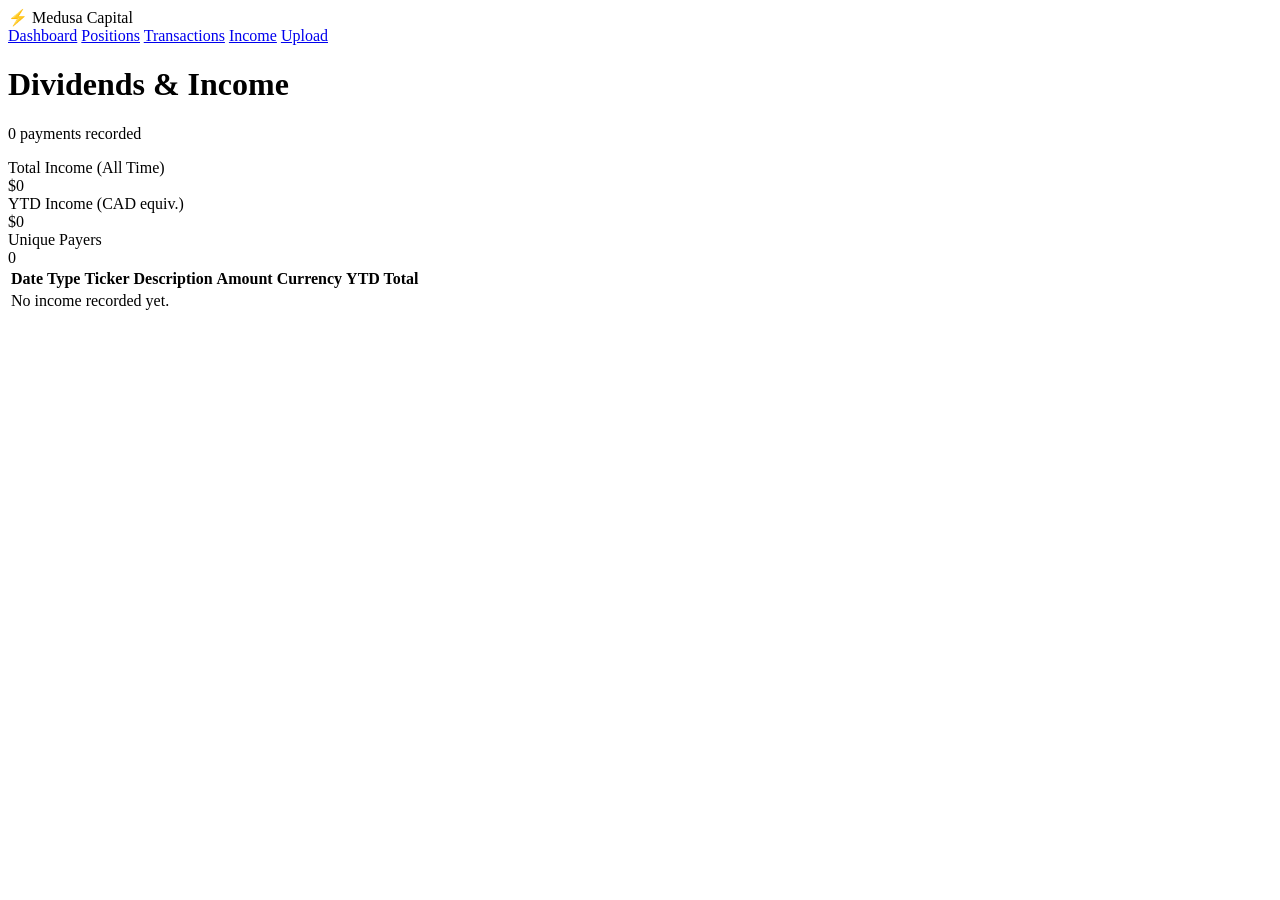
==== income.html @ ba5223de "feat: add HTML pages (dashboard, positions, transactions, income)" ====
<!DOCTYPE html>
<html lang="en">
<head>
  <meta charset="UTF-8">
  <meta name="viewport" content="width=device-width, initial-scale=1.0">
  <title>Medusa Capital — Income</title>
  <link rel="stylesheet" href="css/style.css">
</head>
<body>
  <nav class="navbar">
    <div class="nav-brand">⚡ Medusa Capital</div>
    <div class="nav-links">
      <a href="index.html">Dashboard</a>
      <a href="positions.html">Positions</a>
      <a href="transactions.html">Transactions</a>
      <a href="income.html" class="active">Income</a>
      <a href="upload.html">Upload</a>
    </div>
  </nav>
  <main class="container">
    <div class="page-header">
      <h1>Dividends &amp; Income</h1>
      <p class="subtitle" id="subtitle">Loading...</p>
    </div>
    <div class="kpi-grid" style="--kpi-cols:3">
      <div class="kpi-card"><div class="kpi-label">Total Income (All Time)</div><div class="kpi-value positive" id="kpi-total">—</div></div>
      <div class="kpi-card"><div class="kpi-label">YTD Income (CAD equiv.)</div><div class="kpi-value positive" id="kpi-ytd">—</div></div>
      <div class="kpi-card"><div class="kpi-label">Unique Payers</div><div class="kpi-value" id="kpi-payers">—</div></div>
    </div>
    <div class="card">
      <div class="table-scroll">
        <table>
          <thead><tr>
            <th>Date</th><th>Type</th><th>Ticker</th><th>Description</th>
            <th class="num">Amount</th><th>Currency</th><th class="num">YTD Total</th>
          </tr></thead>
          <tbody id="tbody"></tbody>
        </table>
      </div>
    </div>
  </main>
  <script src="js/config.js"></script>
  <script src="js/data.js"></script>
  <script src="js/charts.js"></script>
  <script>
    async function init() {
      const income = await Data.income();
      const snap = await Data.latestSnapshot();
      const rate = snap?.fx_rate || 1.36;
      document.getElementById('subtitle').textContent = income.length + ' payments recorded';
      const toCAD = i => i.currency==='CAD' ? i.amount : i.amount * rate;
      document.getElementById('kpi-total').textContent = formatCAD(income.reduce((s,i)=>s+toCAD(i),0));
      const yr = new Date().getFullYear().toString();
      document.getElementById('kpi-ytd').textContent = formatCAD(income.filter(i=>i.date?.startsWith(yr)).reduce((s,i)=>s+toCAD(i),0));
      document.getElementById('kpi-payers').textContent = new Set(income.map(i=>i.ticker).filter(Boolean)).size;
      const tbody = document.getElementById('tbody');
      if (!income.length) { tbody.innerHTML='<tr><td colspan="7" class="empty">No income recorded yet.</td></tr>'; return; }
      tbody.innerHTML = income.map(i => `
        <tr>
          <td>${formatDate(i.date)}</td>
          <td><span class="badge badge-purple">${i.type}</span></td>
          <td>${i.ticker?`<span class="ticker-badge">${i.ticker}</span>`:'—'}</td>
          <td class="desc">${i.description}</td>
          <td class="num positive">${i.currency==='CAD'?formatCAD(i.amount):formatUSD(i.amount)}</td>
          <td><span class="currency-tag ${i.currency}">${i.currency}</span></td>
          <td class="num">${i.ytd_total!=null?(i.currency==='CAD'?formatCAD(i.ytd_total):formatUSD(i.ytd_total)):'—'}</td>
        </tr>`).join('');
    }
    init();
  </script>
</body>
</html>
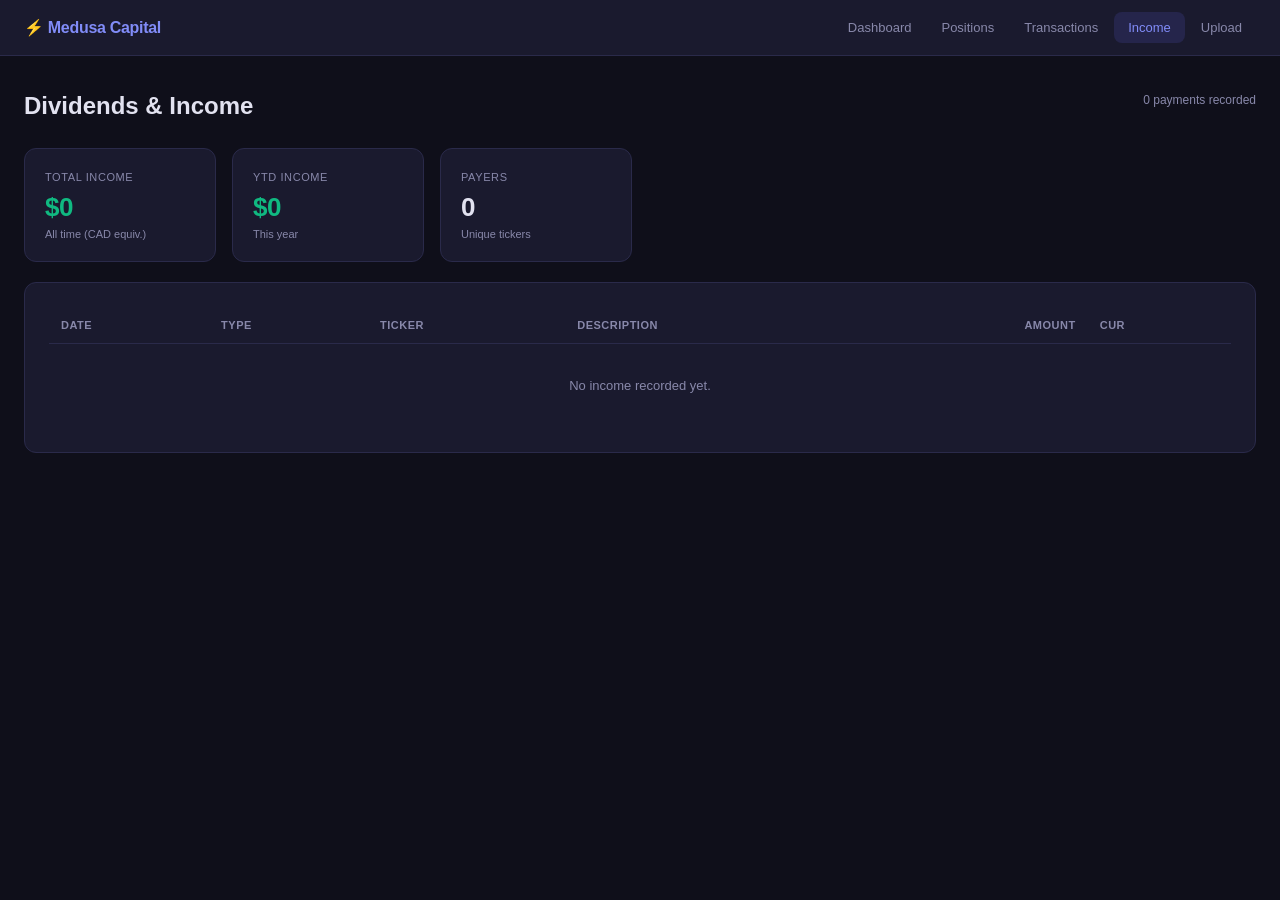
==== commit ca838b6f: "feat: mobile-responsive nav + hamburger menu on all pages" ====
--- a/income.html
+++ b/income.html
@@ -16,54 +16,68 @@
       <a href="income.html" class="active">Income</a>
       <a href="upload.html">Upload</a>
     </div>
+    <button class="nav-hamburger" id="hamburger" aria-label="Menu">
+      <span></span><span></span><span></span>
+    </button>
   </nav>
+  <div class="nav-drawer" id="nav-drawer">
+    <a href="index.html">Dashboard</a>
+    <a href="positions.html">Positions</a>
+    <a href="transactions.html">Transactions</a>
+    <a href="income.html" class="active">Income</a>
+    <a href="upload.html">Upload</a>
+  </div>
+
   <main class="container">
     <div class="page-header">
       <h1>Dividends &amp; Income</h1>
       <p class="subtitle" id="subtitle">Loading...</p>
     </div>
-    <div class="kpi-grid" style="--kpi-cols:3">
-      <div class="kpi-card"><div class="kpi-label">Total Income (All Time)</div><div class="kpi-value positive" id="kpi-total">—</div></div>
-      <div class="kpi-card"><div class="kpi-label">YTD Income (CAD equiv.)</div><div class="kpi-value positive" id="kpi-ytd">—</div></div>
-      <div class="kpi-card"><div class="kpi-label">Unique Payers</div><div class="kpi-value" id="kpi-payers">—</div></div>
+    <div class="kpi-grid">
+      <div class="kpi-card"><div class="kpi-label">Total Income</div><div class="kpi-value positive" id="kpi-total">—</div><div class="kpi-sub">All time (CAD equiv.)</div></div>
+      <div class="kpi-card"><div class="kpi-label">YTD Income</div><div class="kpi-value positive" id="kpi-ytd">—</div><div class="kpi-sub">This year</div></div>
+      <div class="kpi-card"><div class="kpi-label">Payers</div><div class="kpi-value" id="kpi-payers">—</div><div class="kpi-sub">Unique tickers</div></div>
     </div>
     <div class="card">
       <div class="table-scroll">
         <table>
           <thead><tr>
             <th>Date</th><th>Type</th><th>Ticker</th><th>Description</th>
-            <th class="num">Amount</th><th>Currency</th><th class="num">YTD Total</th>
+            <th class="num">Amount</th><th>Cur</th>
           </tr></thead>
           <tbody id="tbody"></tbody>
         </table>
       </div>
     </div>
   </main>
+
   <script src="js/config.js"></script>
   <script src="js/data.js"></script>
   <script src="js/charts.js"></script>
   <script>
+    document.getElementById('hamburger').addEventListener('click', () => {
+      document.getElementById('nav-drawer').classList.toggle('open');
+    });
     async function init() {
       const income = await Data.income();
       const snap = await Data.latestSnapshot();
       const rate = snap?.fx_rate || 1.36;
       document.getElementById('subtitle').textContent = income.length + ' payments recorded';
-      const toCAD = i => i.currency==='CAD' ? i.amount : i.amount * rate;
-      document.getElementById('kpi-total').textContent = formatCAD(income.reduce((s,i)=>s+toCAD(i),0));
+      const toCAD = i => i.currency === 'CAD' ? i.amount : i.amount * rate;
+      document.getElementById('kpi-total').textContent = formatCAD(income.reduce((s, i) => s + toCAD(i), 0));
       const yr = new Date().getFullYear().toString();
-      document.getElementById('kpi-ytd').textContent = formatCAD(income.filter(i=>i.date?.startsWith(yr)).reduce((s,i)=>s+toCAD(i),0));
-      document.getElementById('kpi-payers').textContent = new Set(income.map(i=>i.ticker).filter(Boolean)).size;
+      document.getElementById('kpi-ytd').textContent = formatCAD(income.filter(i => i.date?.startsWith(yr)).reduce((s, i) => s + toCAD(i), 0));
+      document.getElementById('kpi-payers').textContent = new Set(income.map(i => i.ticker).filter(Boolean)).size;
       const tbody = document.getElementById('tbody');
-      if (!income.length) { tbody.innerHTML='<tr><td colspan="7" class="empty">No income recorded yet.</td></tr>'; return; }
+      if (!income.length) { tbody.innerHTML = '<tr><td colspan="6" class="empty">No income recorded yet.</td></tr>'; return; }
       tbody.innerHTML = income.map(i => `
         <tr>
           <td>${formatDate(i.date)}</td>
           <td><span class="badge badge-purple">${i.type}</span></td>
-          <td>${i.ticker?`<span class="ticker-badge">${i.ticker}</span>`:'—'}</td>
+          <td>${i.ticker ? `<span class="ticker-badge">${i.ticker}</span>` : '—'}</td>
           <td class="desc">${i.description}</td>
-          <td class="num positive">${i.currency==='CAD'?formatCAD(i.amount):formatUSD(i.amount)}</td>
+          <td class="num positive">${i.currency === 'CAD' ? formatCAD(i.amount) : formatUSD(i.amount)}</td>
           <td><span class="currency-tag ${i.currency}">${i.currency}</span></td>
-          <td class="num">${i.ytd_total!=null?(i.currency==='CAD'?formatCAD(i.ytd_total):formatUSD(i.ytd_total)):'—'}</td>
         </tr>`).join('');
     }
     init();
--- a/css/style.css
+++ b/css/style.css
@@ -0,0 +1,475 @@
+/* ============================================
+   MEDUSA CAPITAL — style.css
+   Mobile-first, fully responsive
+   ============================================ */
+
+:root {
+  --bg: #0f0f1a;
+  --bg2: #1a1a2e;
+  --bg3: #16213e;
+  --border: #2a2a4a;
+  --text: #e2e2f0;
+  --text-muted: #8888aa;
+  --accent: #6366f1;
+  --accent-light: #818cf8;
+  --green: #10b981;
+  --red: #ef4444;
+  --orange: #f59e0b;
+  --blue: #3b82f6;
+  --purple: #8b5cf6;
+  --radius: 12px;
+  --nav-h: 56px;
+}
+
+/* ===== RESET ===== */
+*, *::before, *::after { box-sizing: border-box; margin: 0; padding: 0; }
+html { -webkit-text-size-adjust: 100%; }
+body {
+  font-family: -apple-system, BlinkMacSystemFont, 'Segoe UI', Roboto, sans-serif;
+  background: var(--bg);
+  color: var(--text);
+  font-size: 14px;
+  line-height: 1.5;
+  min-height: 100vh;
+}
+a { color: var(--accent-light); text-decoration: none; }
+a:hover { text-decoration: underline; }
+img, svg { display: block; max-width: 100%; }
+
+/* ===== NAVBAR ===== */
+.navbar {
+  display: flex;
+  align-items: center;
+  justify-content: space-between;
+  padding: 0 16px;
+  height: var(--nav-h);
+  background: var(--bg2);
+  border-bottom: 1px solid var(--border);
+  position: sticky;
+  top: 0;
+  z-index: 200;
+}
+.nav-brand {
+  font-size: 15px;
+  font-weight: 700;
+  color: var(--accent-light);
+  letter-spacing: -0.3px;
+  white-space: nowrap;
+}
+
+/* Desktop nav links */
+.nav-links {
+  display: flex;
+  gap: 2px;
+}
+.nav-links a {
+  padding: 6px 12px;
+  border-radius: 8px;
+  color: var(--text-muted);
+  font-size: 13px;
+  font-weight: 500;
+  transition: all 0.15s;
+  white-space: nowrap;
+}
+.nav-links a:hover { color: var(--text); background: var(--bg3); text-decoration: none; }
+.nav-links a.active { color: var(--accent-light); background: rgba(99,102,241,0.15); }
+
+/* Hamburger button — hidden on desktop */
+.nav-hamburger {
+  display: none;
+  flex-direction: column;
+  justify-content: center;
+  gap: 5px;
+  width: 36px;
+  height: 36px;
+  padding: 6px;
+  background: none;
+  border: none;
+  cursor: pointer;
+  border-radius: 8px;
+}
+.nav-hamburger span {
+  display: block;
+  width: 20px;
+  height: 2px;
+  background: var(--text);
+  border-radius: 2px;
+  transition: all 0.2s;
+}
+
+/* Mobile nav drawer */
+.nav-drawer {
+  display: none;
+  flex-direction: column;
+  background: var(--bg2);
+  border-bottom: 1px solid var(--border);
+  padding: 8px 12px 16px;
+  position: sticky;
+  top: var(--nav-h);
+  z-index: 199;
+}
+.nav-drawer.open { display: flex; }
+.nav-drawer a {
+  padding: 12px 16px;
+  border-radius: 10px;
+  color: var(--text-muted);
+  font-size: 15px;
+  font-weight: 500;
+  transition: all 0.15s;
+  border-bottom: 1px solid rgba(255,255,255,0.04);
+}
+.nav-drawer a:last-child { border-bottom: none; }
+.nav-drawer a:hover { color: var(--text); background: var(--bg3); text-decoration: none; }
+.nav-drawer a.active { color: var(--accent-light); background: rgba(99,102,241,0.12); }
+
+/* ===== LAYOUT ===== */
+.container {
+  max-width: 1280px;
+  margin: 0 auto;
+  padding: 24px 16px;
+}
+
+.page-header {
+  display: flex;
+  align-items: flex-start;
+  justify-content: space-between;
+  margin-bottom: 24px;
+  flex-wrap: wrap;
+  gap: 12px;
+}
+.page-header h1 { font-size: 22px; font-weight: 700; }
+.subtitle { color: var(--text-muted); font-size: 12px; margin-top: 3px; }
+
+/* ===== CARDS ===== */
+.card {
+  background: var(--bg2);
+  border: 1px solid var(--border);
+  border-radius: var(--radius);
+  padding: 20px 16px;
+  margin-bottom: 16px;
+}
+.card h2 { font-size: 14px; font-weight: 600; margin-bottom: 14px; color: var(--text); }
+
+/* ===== KPI GRID ===== */
+.kpi-grid {
+  display: grid;
+  grid-template-columns: repeat(2, 1fr);
+  gap: 12px;
+  margin-bottom: 16px;
+}
+.kpi-card {
+  background: var(--bg2);
+  border: 1px solid var(--border);
+  border-radius: var(--radius);
+  padding: 16px;
+}
+.kpi-label {
+  font-size: 10px;
+  text-transform: uppercase;
+  letter-spacing: 0.6px;
+  color: var(--text-muted);
+  margin-bottom: 6px;
+}
+.kpi-value {
+  font-size: 20px;
+  font-weight: 700;
+  letter-spacing: -0.5px;
+  line-height: 1.2;
+}
+.kpi-sub { font-size: 10px; color: var(--text-muted); margin-top: 4px; line-height: 1.3; }
+
+/* ===== CHARTS ===== */
+.charts-grid {
+  display: grid;
+  grid-template-columns: 1fr;
+  gap: 16px;
+  margin-bottom: 16px;
+}
+.chart-container { position: relative; width: 100%; }
+
+/* ===== TABLES ===== */
+.table-scroll { overflow-x: auto; -webkit-overflow-scrolling: touch; }
+table { width: 100%; border-collapse: collapse; font-size: 12px; }
+th {
+  text-align: left;
+  padding: 8px 10px;
+  border-bottom: 1px solid var(--border);
+  color: var(--text-muted);
+  font-weight: 600;
+  font-size: 10px;
+  text-transform: uppercase;
+  letter-spacing: 0.5px;
+  white-space: nowrap;
+}
+td {
+  padding: 9px 10px;
+  border-bottom: 1px solid rgba(255,255,255,0.04);
+  vertical-align: middle;
+  white-space: nowrap;
+}
+tr:last-child td { border-bottom: none; }
+tr:hover td { background: rgba(255,255,255,0.02); }
+.num { text-align: right; font-variant-numeric: tabular-nums; }
+.desc { max-width: 200px; overflow: hidden; text-overflow: ellipsis; white-space: nowrap; }
+.empty { text-align: center; color: var(--text-muted); padding: 32px 16px; font-size: 13px; }
+.mini-table td { padding: 6px 8px; font-size: 12px; white-space: normal; }
+.mini-table td:first-child { color: var(--text-muted); }
+
+/* ===== BADGES & TAGS ===== */
+.badge {
+  display: inline-block;
+  padding: 2px 7px;
+  border-radius: 99px;
+  font-size: 10px;
+  font-weight: 600;
+  text-transform: uppercase;
+  letter-spacing: 0.4px;
+  white-space: nowrap;
+}
+.badge-blue { background: rgba(59,130,246,0.15); color: #93c5fd; }
+.badge-red { background: rgba(239,68,68,0.15); color: #fca5a5; }
+.badge-green { background: rgba(16,185,129,0.15); color: #6ee7b7; }
+.badge-orange { background: rgba(245,158,11,0.15); color: #fcd34d; }
+.badge-purple { background: rgba(139,92,246,0.15); color: #c4b5fd; }
+.badge-gray { background: rgba(255,255,255,0.07); color: var(--text-muted); }
+
+.ticker-badge {
+  display: inline-block;
+  padding: 2px 6px;
+  background: rgba(99,102,241,0.12);
+  color: var(--accent-light);
+  border-radius: 5px;
+  font-size: 11px;
+  font-weight: 600;
+  font-family: 'SF Mono', 'Fira Code', monospace;
+  white-space: nowrap;
+}
+.ticker-badge.CAD { background: rgba(16,185,129,0.12); color: #6ee7b7; }
+.ticker-badge.USD { background: rgba(59,130,246,0.12); color: #93c5fd; }
+
+.currency-tag {
+  display: inline-block;
+  padding: 1px 5px;
+  border-radius: 4px;
+  font-size: 10px;
+  font-weight: 600;
+  white-space: nowrap;
+}
+.currency-tag.CAD { background: rgba(16,185,129,0.12); color: #6ee7b7; }
+.currency-tag.USD { background: rgba(59,130,246,0.12); color: #93c5fd; }
+.sector-tag {
+  display: inline-block;
+  padding: 2px 7px;
+  background: rgba(255,255,255,0.05);
+  border-radius: 5px;
+  font-size: 10px;
+  color: var(--text-muted);
+  white-space: nowrap;
+}
+
+/* ===== COLORS ===== */
+.positive { color: var(--green); }
+.negative { color: var(--red); }
+
+/* ===== BUTTONS ===== */
+.btn {
+  display: inline-flex;
+  align-items: center;
+  justify-content: center;
+  gap: 6px;
+  padding: 9px 16px;
+  border-radius: 8px;
+  font-size: 13px;
+  font-weight: 600;
+  cursor: pointer;
+  border: none;
+  transition: all 0.15s;
+  white-space: nowrap;
+  -webkit-tap-highlight-color: transparent;
+}
+.btn-primary { background: var(--accent); color: #fff; }
+.btn-primary:hover { background: var(--accent-light); }
+.btn-secondary { background: var(--bg3); color: var(--text); border: 1px solid var(--border); }
+.btn-secondary:hover { border-color: var(--accent); }
+.btn-sm { padding: 6px 12px; font-size: 12px; }
+.btn:disabled { opacity: 0.5; cursor: not-allowed; }
+
+/* ===== FILTER BAR ===== */
+.filter-bar { display: flex; gap: 8px; flex-wrap: wrap; }
+select {
+  background: var(--bg3);
+  border: 1px solid var(--border);
+  color: var(--text);
+  padding: 8px 12px;
+  border-radius: 8px;
+  font-size: 13px;
+  cursor: pointer;
+  -webkit-appearance: none;
+  appearance: none;
+  background-image: url("data:image/svg+xml,%3Csvg xmlns='http://www.w3.org/2000/svg' width='12' height='8' viewBox='0 0 12 8'%3E%3Cpath d='M1 1l5 5 5-5' stroke='%238888aa' stroke-width='1.5' fill='none' stroke-linecap='round'/%3E%3C/svg%3E");
+  background-repeat: no-repeat;
+  background-position: right 10px center;
+  padding-right: 30px;
+}
+select:focus { outline: none; border-color: var(--accent); }
+
+/* ===== UPLOAD PAGE ===== */
+.keys-grid { display: grid; grid-template-columns: 1fr; gap: 16px; }
+.field-group { display: flex; flex-direction: column; gap: 6px; }
+.field-group label {
+  font-size: 11px;
+  font-weight: 600;
+  color: var(--text-muted);
+  text-transform: uppercase;
+  letter-spacing: 0.5px;
+}
+.input-row { display: flex; gap: 8px; }
+.input-row input {
+  flex: 1;
+  background: var(--bg3);
+  border: 1px solid var(--border);
+  color: var(--text);
+  padding: 10px 12px;
+  border-radius: 8px;
+  font-size: 13px;
+  font-family: 'SF Mono', monospace;
+  min-width: 0;
+  -webkit-appearance: none;
+}
+.input-row input:focus { outline: none; border-color: var(--accent); }
+.field-hint { font-size: 11px; color: var(--text-muted); }
+.keys-status {
+  display: flex;
+  flex-wrap: wrap;
+  gap: 12px;
+  margin-top: 12px;
+  padding-top: 12px;
+  border-top: 1px solid var(--border);
+}
+.keys-status span { font-size: 12px; }
+.keys-status .ok { color: var(--green); }
+.keys-status .missing { color: var(--red); }
+
+.drop-zone {
+  border: 2px dashed var(--border);
+  border-radius: var(--radius);
+  padding: 40px 20px;
+  text-align: center;
+  cursor: pointer;
+  transition: all 0.2s;
+}
+.drop-zone:hover, .drop-zone.drag-over {
+  border-color: var(--accent);
+  background: rgba(99,102,241,0.05);
+}
+.drop-icon { font-size: 40px; margin-bottom: 10px; }
+.drop-sub { color: var(--text-muted); margin: 8px 0; font-size: 13px; }
+.drop-hint { font-size: 11px; color: var(--text-muted); margin-top: 10px; }
+
+.step {
+  padding: 10px 14px;
+  margin: 4px 0;
+  border-radius: 8px;
+  font-size: 13px;
+  background: var(--bg3);
+  border: 1px solid var(--border);
+  word-break: break-word;
+}
+.step-ok { border-color: rgba(16,185,129,0.3); color: var(--green); }
+.step-error { border-color: rgba(239,68,68,0.3); color: var(--red); }
+.step-active { border-color: rgba(99,102,241,0.3); color: var(--accent-light); }
+
+.preview-grid { display: grid; grid-template-columns: 1fr; gap: 16px; margin-bottom: 16px; }
+.preview-section h3 {
+  font-size: 11px;
+  font-weight: 600;
+  color: var(--text-muted);
+  margin-bottom: 8px;
+  text-transform: uppercase;
+  letter-spacing: 0.5px;
+}
+.preview-actions {
+  display: flex;
+  flex-wrap: wrap;
+  gap: 10px;
+  margin-top: 16px;
+  padding-top: 16px;
+  border-top: 1px solid var(--border);
+}
+details summary { cursor: pointer; color: var(--text-muted); font-size: 12px; padding: 8px 0; }
+pre {
+  background: var(--bg);
+  padding: 14px;
+  border-radius: 8px;
+  font-size: 10px;
+  overflow-x: auto;
+  max-height: 300px;
+  color: var(--text-muted);
+  margin-top: 8px;
+  -webkit-overflow-scrolling: touch;
+}
+
+/* ===== RESPONSIVE BREAKPOINTS ===== */
+
+/* Small mobile (< 400px) */
+@media (max-width: 399px) {
+  .kpi-value { font-size: 17px; }
+  .page-header h1 { font-size: 18px; }
+  td, th { padding: 7px 8px; }
+}
+
+/* Mobile (< 640px) */
+@media (max-width: 639px) {
+  .navbar { padding: 0 12px; }
+  .nav-links { display: none; }
+  .nav-hamburger { display: flex; }
+  .container { padding: 16px 12px; }
+  .card { padding: 16px 12px; }
+  .page-header { margin-bottom: 16px; }
+  .page-header .btn { font-size: 12px; padding: 8px 12px; }
+  .kpi-grid { grid-template-columns: repeat(2, 1fr); gap: 10px; }
+  .filter-bar { gap: 6px; }
+  .filter-bar select { font-size: 12px; padding: 7px 28px 7px 10px; }
+  .preview-actions .btn { flex: 1; }
+}
+
+/* Tablet (640px – 1023px) */
+@media (min-width: 640px) and (max-width: 1023px) {
+  .nav-links { display: flex; }
+  .nav-hamburger { display: none; }
+  .kpi-grid { grid-template-columns: repeat(3, 1fr); gap: 12px; }
+  .charts-grid { grid-template-columns: 1fr 1fr; gap: 16px; }
+  .keys-grid { grid-template-columns: 1fr 1fr; }
+  .preview-grid { grid-template-columns: 1fr 1fr; }
+  .container { padding: 24px 20px; }
+}
+
+/* Desktop (>= 1024px) */
+@media (min-width: 1024px) {
+  .nav-links { display: flex; }
+  .nav-hamburger { display: none; }
+  .navbar { padding: 0 24px; }
+  .nav-brand { font-size: 16px; }
+  .nav-links a { padding: 6px 14px; font-size: 13px; }
+  .container { padding: 32px 24px; }
+  .card { padding: 24px; }
+  .kpi-grid { grid-template-columns: repeat(3, 1fr); gap: 16px; margin-bottom: 20px; }
+  .kpi-card { padding: 20px; }
+  .kpi-label { font-size: 11px; }
+  .kpi-value { font-size: 26px; }
+  .kpi-sub { font-size: 11px; }
+  .charts-grid { grid-template-columns: 2fr 1fr; gap: 16px; }
+  .charts-grid .span-2 { grid-column: span 2; }
+  table { font-size: 13px; }
+  th { font-size: 11px; padding: 10px 12px; }
+  td { padding: 10px 12px; }
+  .page-header h1 { font-size: 24px; }
+  .keys-grid { grid-template-columns: 1fr 1fr; }
+  .preview-grid { grid-template-columns: 1fr 1fr; }
+}
+
+/* Large desktop (>= 1280px) */
+@media (min-width: 1280px) {
+  .kpi-grid { grid-template-columns: repeat(6, 1fr); }
+  .charts-grid { grid-template-columns: 2fr 1fr 1fr; }
+}
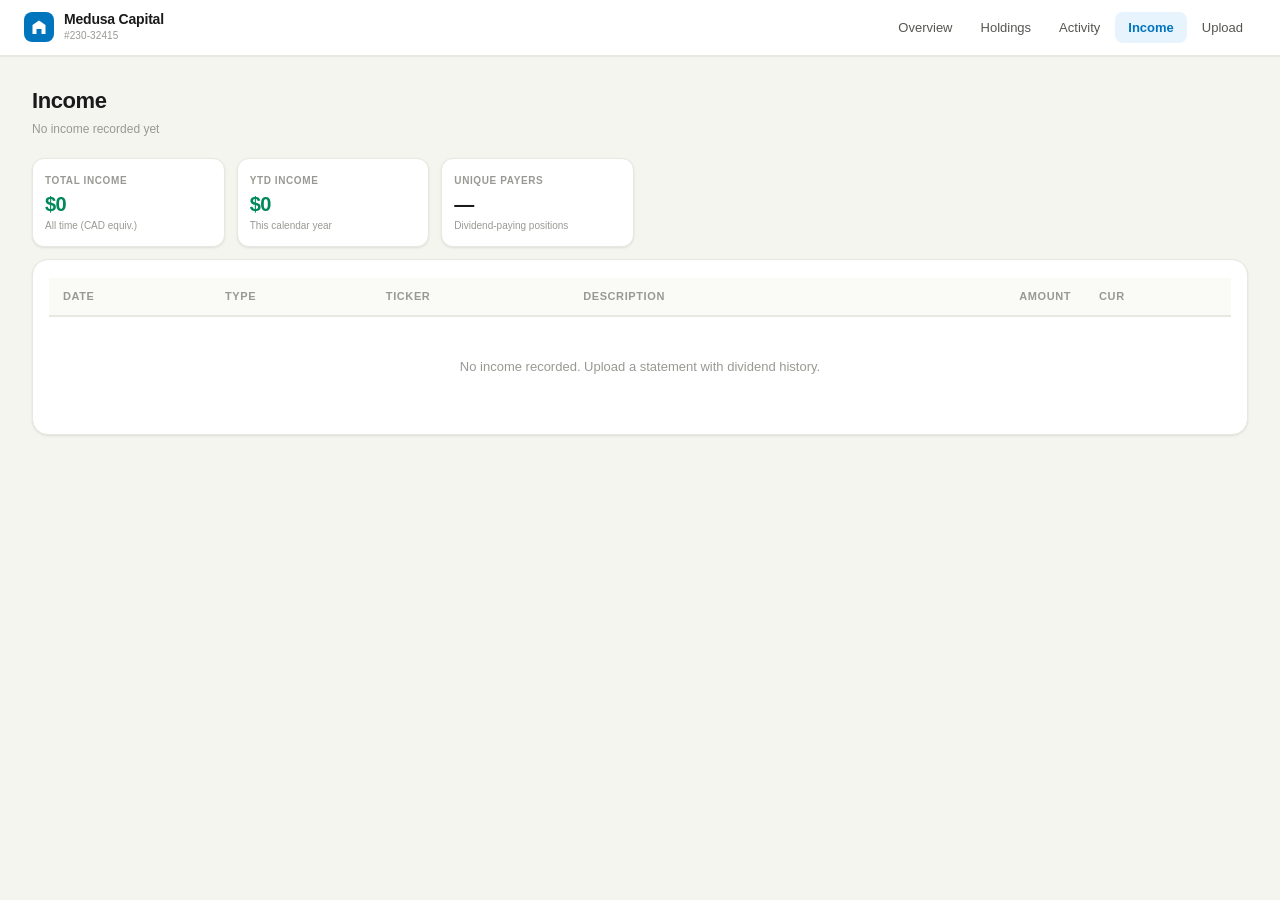
==== commit dba561ec: "design: transactions, income, upload pages — light theme + bottom nav" ====
--- a/income.html
+++ b/income.html
@@ -8,42 +8,66 @@
 </head>
 <body>
   <nav class="navbar">
-    <div class="nav-brand">⚡ Medusa Capital</div>
+    <div class="nav-brand">
+      <div class="nav-logo"><svg viewBox="0 0 16 16" fill="#fff"><path d="M8 1.5L1.5 6v9h4v-5h5v5h4V6L8 1.5z"/></svg></div>
+      <div class="nav-brand-text">
+        <div class="nav-brand-name">Medusa Capital</div>
+        <div class="nav-brand-sub">#230-32415</div>
+      </div>
+    </div>
     <div class="nav-links">
-      <a href="index.html">Dashboard</a>
-      <a href="positions.html">Positions</a>
-      <a href="transactions.html">Transactions</a>
+      <a href="index.html">Overview</a>
+      <a href="positions.html">Holdings</a>
+      <a href="transactions.html">Activity</a>
       <a href="income.html" class="active">Income</a>
       <a href="upload.html">Upload</a>
     </div>
-    <button class="nav-hamburger" id="hamburger" aria-label="Menu">
-      <span></span><span></span><span></span>
-    </button>
+    <button class="nav-hamburger" id="hamburger" aria-label="Menu"><span></span><span></span><span></span></button>
   </nav>
   <div class="nav-drawer" id="nav-drawer">
-    <a href="index.html">Dashboard</a>
-    <a href="positions.html">Positions</a>
-    <a href="transactions.html">Transactions</a>
+    <a href="index.html">Overview</a>
+    <a href="positions.html">Holdings</a>
+    <a href="transactions.html">Activity</a>
     <a href="income.html" class="active">Income</a>
     <a href="upload.html">Upload</a>
   </div>
 
   <main class="container">
     <div class="page-header">
-      <h1>Dividends &amp; Income</h1>
-      <p class="subtitle" id="subtitle">Loading...</p>
+      <div>
+        <h1>Income</h1>
+        <p class="subtitle" id="subtitle">Loading…</p>
+      </div>
     </div>
-    <div class="kpi-grid">
-      <div class="kpi-card"><div class="kpi-label">Total Income</div><div class="kpi-value positive" id="kpi-total">—</div><div class="kpi-sub">All time (CAD equiv.)</div></div>
-      <div class="kpi-card"><div class="kpi-label">YTD Income</div><div class="kpi-value positive" id="kpi-ytd">—</div><div class="kpi-sub">This year</div></div>
-      <div class="kpi-card"><div class="kpi-label">Payers</div><div class="kpi-value" id="kpi-payers">—</div><div class="kpi-sub">Unique tickers</div></div>
+
+    <div class="kpi-grid" style="--kpi-cols:3">
+      <div class="kpi-card">
+        <div class="kpi-label">Total Income</div>
+        <div class="kpi-value positive" id="kpi-total">—</div>
+        <div class="kpi-sub">All time (CAD equiv.)</div>
+      </div>
+      <div class="kpi-card">
+        <div class="kpi-label">YTD Income</div>
+        <div class="kpi-value positive" id="kpi-ytd">—</div>
+        <div class="kpi-sub">This calendar year</div>
+      </div>
+      <div class="kpi-card">
+        <div class="kpi-label">Unique Payers</div>
+        <div class="kpi-value" id="kpi-payers">—</div>
+        <div class="kpi-sub">Dividend-paying positions</div>
+      </div>
     </div>
+
     <div class="card">
       <div class="table-scroll">
         <table>
           <thead><tr>
-            <th>Date</th><th>Type</th><th>Ticker</th><th>Description</th>
-            <th class="num">Amount</th><th>Cur</th>
+            <th>Date</th>
+            <th>Type</th>
+            <th>Ticker</th>
+            <th>Description</th>
+            <th class="num">Amount</th>
+            <th>Cur</th>
           </tr></thead>
           <tbody id="tbody"></tbody>
         </table>
@@ -51,31 +75,49 @@
     </div>
   </main>
 
+  <nav class="bottom-nav">
+    <div class="bnav-items">
+      <a href="index.html" class="bnav-item"><div class="bnav-icon"><svg viewBox="0 0 20 20" fill="none"><path d="M3 9.5L10 3l7 6.5V17a1 1 0 01-1 1h-4v-4H8v4H4a1 1 0 01-1-1V9.5z" stroke="currentColor" stroke-width="1.5" stroke-linejoin="round"/></svg></div>Overview</a>
+      <a href="positions.html" class="bnav-item"><div class="bnav-icon"><svg viewBox="0 0 20 20" fill="none"><rect x="3" y="5" width="14" height="11" rx="2" stroke="currentColor" stroke-width="1.5"/><path d="M7 5V4a3 3 0 016 0v1" stroke="currentColor" stroke-width="1.5" stroke-linecap="round"/></svg></div>Holdings</a>
+      <a href="transactions.html" class="bnav-item"><div class="bnav-icon"><svg viewBox="0 0 20 20" fill="none"><path d="M3 13l4-4 3 3 4-5 3 3" stroke="currentColor" stroke-width="1.5" stroke-linecap="round" stroke-linejoin="round"/></svg></div>Activity</a>
+      <a href="income.html" class="bnav-item active"><div class="bnav-icon"><svg viewBox="0 0 20 20" fill="none"><circle cx="10" cy="10" r="7" stroke="currentColor" stroke-width="1.5"/><path d="M10 7v6M8 9h3a1 1 0 010 2H9a1 1 0 000 2h3" stroke="currentColor" stroke-width="1.5" stroke-linecap="round"/></svg></div>Income</a>
+      <a href="upload.html" class="bnav-item"><div class="bnav-icon"><svg viewBox="0 0 20 20" fill="none"><path d="M10 13V7m0 0L7 10m3-3l3 3" stroke="currentColor" stroke-width="1.5" stroke-linecap="round" stroke-linejoin="round"/><path d="M4 14v1a2 2 0 002 2h8a2 2 0 002-2v-1" stroke="currentColor" stroke-width="1.5" stroke-linecap="round"/></svg></div>Upload</a>
+    </div>
+  </nav>
+
   <script src="js/config.js"></script>
   <script src="js/data.js"></script>
   <script src="js/charts.js"></script>
   <script>
-    document.getElementById('hamburger').addEventListener('click', () => {
-      document.getElementById('nav-drawer').classList.toggle('open');
-    });
+    document.getElementById('hamburger').addEventListener('click', () => document.getElementById('nav-drawer').classList.toggle('open'));
+
     async function init() {
-      const income = await Data.income();
-      const snap = await Data.latestSnapshot();
+      const [income, snap] = await Promise.all([Data.income(), Data.latestSnapshot()]);
       const rate = snap?.fx_rate || 1.36;
-      document.getElementById('subtitle').textContent = income.length + ' payments recorded';
       const toCAD = i => i.currency === 'CAD' ? i.amount : i.amount * rate;
-      document.getElementById('kpi-total').textContent = formatCAD(income.reduce((s, i) => s + toCAD(i), 0));
+
+      document.getElementById('subtitle').textContent = income.length ? income.length + ' payments recorded' : 'No income recorded yet';
+
+      const total = income.reduce((s, i) => s + toCAD(i), 0);
+      document.getElementById('kpi-total').textContent = formatCAD(total);
+
       const yr = new Date().getFullYear().toString();
-      document.getElementById('kpi-ytd').textContent = formatCAD(income.filter(i => i.date?.startsWith(yr)).reduce((s, i) => s + toCAD(i), 0));
-      document.getElementById('kpi-payers').textContent = new Set(income.map(i => i.ticker).filter(Boolean)).size;
+      const ytd = income.filter(i => i.date?.startsWith(yr)).reduce((s, i) => s + toCAD(i), 0);
+      document.getElementById('kpi-ytd').textContent = formatCAD(ytd);
+
+      document.getElementById('kpi-payers').textContent = new Set(income.map(i => i.ticker).filter(Boolean)).size || '—';
+
       const tbody = document.getElementById('tbody');
-      if (!income.length) { tbody.innerHTML = '<tr><td colspan="6" class="empty">No income recorded yet.</td></tr>'; return; }
+      if (!income.length) {
+        tbody.innerHTML = '<tr><td colspan="6" class="empty">No income recorded. Upload a statement with dividend history.</td></tr>';
+        return;
+      }
       tbody.innerHTML = income.map(i => `
         <tr>
-          <td>${formatDate(i.date)}</td>
-          <td><span class="badge badge-purple">${i.type}</span></td>
+          <td style="color:var(--text-muted);font-size:12px">${formatDate(i.date)}</td>
+          <td><span class="badge badge-purple">${i.type || 'dividend'}</span></td>
           <td>${i.ticker ? `<span class="ticker-badge">${i.ticker}</span>` : '—'}</td>
-          <td class="desc">${i.description}</td>
+          <td class="desc" style="color:var(--text-secondary)">${i.description || ''}</td>
           <td class="num positive">${i.currency === 'CAD' ? formatCAD(i.amount) : formatUSD(i.amount)}</td>
           <td><span class="currency-tag ${i.currency}">${i.currency}</span></td>
         </tr>`).join('');
--- a/css/style.css
+++ b/css/style.css
@@ -1,40 +1,61 @@
 /* ============================================
    MEDUSA CAPITAL — style.css
-   Mobile-first, fully responsive
+   Wealthsimple aesthetic · BMO blue palette
+   Light theme · Mobile-first
    ============================================ */
 
 :root {
-  --bg: #0f0f1a;
-  --bg2: #1a1a2e;
-  --bg3: #16213e;
-  --border: #2a2a4a;
-  --text: #e2e2f0;
-  --text-muted: #8888aa;
-  --accent: #6366f1;
-  --accent-light: #818cf8;
-  --green: #10b981;
-  --red: #ef4444;
-  --orange: #f59e0b;
-  --blue: #3b82f6;
-  --purple: #8b5cf6;
-  --radius: 12px;
+  /* BMO Blue palette */
+  --bmo-blue: #0075BE;
+  --bmo-blue-dark: #005a94;
+  --bmo-blue-light: #e8f4fd;
+  --bmo-blue-mid: #cce4f6;
+  --bmo-teal: #1a8a9b;
+
+  /* Neutrals — Wealthsimple warm whites */
+  --bg-page: #f5f5f0;
+  --bg-card: #ffffff;
+  --bg-subtle: #fafaf6;
+  --border: #e8e8e2;
+  --border-strong: #d0d0c8;
+
+  /* Text */
+  --text: #1a1a1a;
+  --text-secondary: #555552;
+  --text-muted: #999994;
+  --text-hint: #c0c0b8;
+
+  /* Semantic */
+  --green: #00875a;
+  --green-bg: #e6f5ef;
+  --red: #c0392b;
+  --red-bg: #fdf0ee;
+  --amber: #b45309;
+  --amber-bg: #fef3e2;
+
+  /* Layout */
+  --radius-sm: 8px;
+  --radius-md: 12px;
+  --radius-lg: 16px;
+  --radius-xl: 20px;
   --nav-h: 56px;
+  --shadow-card: 0 1px 3px rgba(0,0,0,0.06), 0 1px 2px rgba(0,0,0,0.04);
 }
 
 /* ===== RESET ===== */
 *, *::before, *::after { box-sizing: border-box; margin: 0; padding: 0; }
 html { -webkit-text-size-adjust: 100%; }
 body {
-  font-family: -apple-system, BlinkMacSystemFont, 'Segoe UI', Roboto, sans-serif;
-  background: var(--bg);
+  font-family: -apple-system, BlinkMacSystemFont, 'Segoe UI', Roboto, 'Helvetica Neue', sans-serif;
+  background: var(--bg-page);
   color: var(--text);
   font-size: 14px;
   line-height: 1.5;
   min-height: 100vh;
-}
-a { color: var(--accent-light); text-decoration: none; }
+  -webkit-font-smoothing: antialiased;
+}
+a { color: var(--bmo-blue); text-decoration: none; }
 a:hover { text-decoration: underline; }
-img, svg { display: block; max-width: 100%; }
 
 /* ===== NAVBAR ===== */
 .navbar {
@@ -43,38 +64,56 @@
   justify-content: space-between;
   padding: 0 16px;
   height: var(--nav-h);
-  background: var(--bg2);
+  background: var(--bg-card);
   border-bottom: 1px solid var(--border);
   position: sticky;
   top: 0;
   z-index: 200;
+  box-shadow: 0 1px 0 var(--border);
 }
 .nav-brand {
-  font-size: 15px;
-  font-weight: 700;
-  color: var(--accent-light);
-  letter-spacing: -0.3px;
-  white-space: nowrap;
-}
-
-/* Desktop nav links */
-.nav-links {
-  display: flex;
-  gap: 2px;
-}
+  display: flex;
+  align-items: center;
+  gap: 10px;
+}
+.nav-logo {
+  width: 30px;
+  height: 30px;
+  background: var(--bmo-blue);
+  border-radius: var(--radius-sm);
+  display: flex;
+  align-items: center;
+  justify-content: center;
+  flex-shrink: 0;
+}
+.nav-logo svg { width: 16px; height: 16px; fill: #fff; }
+.nav-brand-text {}
+.nav-brand-name {
+  font-size: 14px;
+  font-weight: 700;
+  color: var(--text);
+  letter-spacing: -0.2px;
+  line-height: 1.1;
+}
+.nav-brand-sub {
+  font-size: 10px;
+  color: var(--text-muted);
+  letter-spacing: 0.1px;
+}
+.nav-links { display: flex; gap: 2px; }
 .nav-links a {
-  padding: 6px 12px;
-  border-radius: 8px;
-  color: var(--text-muted);
+  padding: 6px 13px;
+  border-radius: var(--radius-sm);
+  color: var(--text-secondary);
   font-size: 13px;
   font-weight: 500;
   transition: all 0.15s;
   white-space: nowrap;
 }
-.nav-links a:hover { color: var(--text); background: var(--bg3); text-decoration: none; }
-.nav-links a.active { color: var(--accent-light); background: rgba(99,102,241,0.15); }
-
-/* Hamburger button — hidden on desktop */
+.nav-links a:hover { color: var(--text); background: var(--bg-page); text-decoration: none; }
+.nav-links a.active { color: var(--bmo-blue); background: var(--bmo-blue-light); font-weight: 600; }
+
+/* Hamburger */
 .nav-hamburger {
   display: none;
   flex-direction: column;
@@ -82,109 +121,251 @@
   gap: 5px;
   width: 36px;
   height: 36px;
-  padding: 6px;
+  padding: 7px;
   background: none;
   border: none;
   cursor: pointer;
-  border-radius: 8px;
+  border-radius: var(--radius-sm);
+  -webkit-tap-highlight-color: transparent;
 }
 .nav-hamburger span {
   display: block;
-  width: 20px;
-  height: 2px;
-  background: var(--text);
+  width: 18px;
+  height: 1.5px;
+  background: var(--text-secondary);
   border-radius: 2px;
   transition: all 0.2s;
 }
-
-/* Mobile nav drawer */
 .nav-drawer {
   display: none;
   flex-direction: column;
-  background: var(--bg2);
+  background: var(--bg-card);
   border-bottom: 1px solid var(--border);
-  padding: 8px 12px 16px;
+  padding: 6px 12px 12px;
   position: sticky;
   top: var(--nav-h);
   z-index: 199;
 }
 .nav-drawer.open { display: flex; }
 .nav-drawer a {
-  padding: 12px 16px;
-  border-radius: 10px;
-  color: var(--text-muted);
+  padding: 13px 16px;
+  border-radius: var(--radius-md);
+  color: var(--text-secondary);
   font-size: 15px;
   font-weight: 500;
-  transition: all 0.15s;
-  border-bottom: 1px solid rgba(255,255,255,0.04);
-}
-.nav-drawer a:last-child { border-bottom: none; }
-.nav-drawer a:hover { color: var(--text); background: var(--bg3); text-decoration: none; }
-.nav-drawer a.active { color: var(--accent-light); background: rgba(99,102,241,0.12); }
+  transition: background 0.12s;
+}
+.nav-drawer a:hover { background: var(--bg-page); text-decoration: none; color: var(--text); }
+.nav-drawer a.active { color: var(--bmo-blue); background: var(--bmo-blue-light); font-weight: 600; }
+
+/* ===== HERO BANNER ===== */
+.hero {
+  background: var(--bmo-blue);
+  padding: 28px 20px 0;
+  color: #fff;
+}
+.hero-eyebrow {
+  font-size: 11px;
+  text-transform: uppercase;
+  letter-spacing: 1px;
+  opacity: 0.75;
+  margin-bottom: 6px;
+  font-weight: 500;
+}
+.hero-value {
+  font-size: 38px;
+  font-weight: 700;
+  letter-spacing: -1.5px;
+  line-height: 1;
+  margin-bottom: 10px;
+}
+.hero-pills {
+  display: flex;
+  flex-wrap: wrap;
+  gap: 8px;
+  margin-bottom: 20px;
+}
+.hero-pill {
+  padding: 4px 10px;
+  border-radius: 20px;
+  font-size: 12px;
+  font-weight: 600;
+  background: rgba(255,255,255,0.15);
+  backdrop-filter: blur(4px);
+}
+.hero-pill.pos { background: rgba(0,210,110,0.22); color: #a3ffd6; }
+.hero-pill.neg { background: rgba(255,90,90,0.22); color: #ffbbbb; }
+.hero-pill.neutral { background: rgba(255,255,255,0.15); color: rgba(255,255,255,0.9); }
+.hero-chart {
+  height: 72px;
+  overflow: hidden;
+  margin: 0 -20px;
+}
+.hero-chart svg { width: 100%; height: 72px; display: block; }
+
+/* ===== BOTTOM NAV (mobile) ===== */
+.bottom-nav {
+  display: none;
+  position: fixed;
+  bottom: 0;
+  left: 0;
+  right: 0;
+  background: var(--bg-card);
+  border-top: 1px solid var(--border);
+  z-index: 200;
+  padding: 6px 0 env(safe-area-inset-bottom, 8px);
+}
+.bnav-items { display: flex; }
+.bnav-item {
+  flex: 1;
+  display: flex;
+  flex-direction: column;
+  align-items: center;
+  gap: 3px;
+  padding: 4px 0;
+  font-size: 10px;
+  color: var(--text-muted);
+  font-weight: 500;
+  text-decoration: none;
+  -webkit-tap-highlight-color: transparent;
+  transition: color 0.15s;
+}
+.bnav-item:hover { text-decoration: none; }
+.bnav-item.active { color: var(--bmo-blue); }
+.bnav-icon {
+  width: 24px;
+  height: 24px;
+  display: flex;
+  align-items: center;
+  justify-content: center;
+}
+.bnav-icon svg { width: 20px; height: 20px; }
 
 /* ===== LAYOUT ===== */
 .container {
   max-width: 1280px;
   margin: 0 auto;
-  padding: 24px 16px;
-}
-
+  padding: 20px 16px;
+}
 .page-header {
   display: flex;
   align-items: flex-start;
   justify-content: space-between;
-  margin-bottom: 24px;
+  margin-bottom: 20px;
   flex-wrap: wrap;
   gap: 12px;
 }
-.page-header h1 { font-size: 22px; font-weight: 700; }
+.page-header h1 { font-size: 22px; font-weight: 700; color: var(--text); letter-spacing: -0.4px; }
 .subtitle { color: var(--text-muted); font-size: 12px; margin-top: 3px; }
 
 /* ===== CARDS ===== */
 .card {
-  background: var(--bg2);
+  background: var(--bg-card);
   border: 1px solid var(--border);
-  border-radius: var(--radius);
-  padding: 20px 16px;
-  margin-bottom: 16px;
-}
-.card h2 { font-size: 14px; font-weight: 600; margin-bottom: 14px; color: var(--text); }
+  border-radius: var(--radius-lg);
+  padding: 18px 16px;
+  margin-bottom: 12px;
+  box-shadow: var(--shadow-card);
+}
+.card h2 {
+  font-size: 13px;
+  font-weight: 700;
+  color: var(--text-secondary);
+  margin-bottom: 14px;
+  text-transform: uppercase;
+  letter-spacing: 0.5px;
+}
 
 /* ===== KPI GRID ===== */
 .kpi-grid {
   display: grid;
-  grid-template-columns: repeat(2, 1fr);
-  gap: 12px;
-  margin-bottom: 16px;
+  grid-template-columns: repeat(3, 1fr);
+  gap: 10px;
+  margin-bottom: 12px;
 }
 .kpi-card {
-  background: var(--bg2);
+  background: var(--bg-card);
   border: 1px solid var(--border);
-  border-radius: var(--radius);
-  padding: 16px;
+  border-radius: var(--radius-md);
+  padding: 14px 12px;
+  box-shadow: var(--shadow-card);
 }
 .kpi-label {
   font-size: 10px;
   text-transform: uppercase;
   letter-spacing: 0.6px;
   color: var(--text-muted);
-  margin-bottom: 6px;
+  margin-bottom: 5px;
+  font-weight: 600;
 }
 .kpi-value {
-  font-size: 20px;
-  font-weight: 700;
+  font-size: 18px;
+  font-weight: 700;
+  color: var(--text);
   letter-spacing: -0.5px;
-  line-height: 1.2;
-}
-.kpi-sub { font-size: 10px; color: var(--text-muted); margin-top: 4px; line-height: 1.3; }
-
-/* ===== CHARTS ===== */
-.charts-grid {
-  display: grid;
-  grid-template-columns: 1fr;
-  gap: 16px;
-  margin-bottom: 16px;
-}
+  line-height: 1.15;
+}
+.kpi-sub { font-size: 10px; color: var(--text-muted); margin-top: 3px; line-height: 1.3; }
+
+/* ===== SECTION HEADER ===== */
+.section-header {
+  display: flex;
+  justify-content: space-between;
+  align-items: center;
+  margin: 20px 0 10px;
+}
+.section-title { font-size: 16px; font-weight: 700; color: var(--text); letter-spacing: -0.3px; }
+.section-link { font-size: 13px; color: var(--bmo-blue); font-weight: 600; }
+
+/* ===== HOLDING ROW ===== */
+.holding-list { display: flex; flex-direction: column; gap: 8px; }
+.holding-row {
+  display: flex;
+  align-items: center;
+  justify-content: space-between;
+  background: var(--bg-card);
+  border: 1px solid var(--border);
+  border-radius: var(--radius-md);
+  padding: 12px 14px;
+  box-shadow: var(--shadow-card);
+  transition: border-color 0.15s;
+}
+.holding-row:hover { border-color: var(--bmo-blue-mid); }
+.holding-left { display: flex; align-items: center; gap: 12px; min-width: 0; }
+.holding-icon {
+  width: 38px;
+  height: 38px;
+  border-radius: var(--radius-sm);
+  background: var(--bmo-blue-light);
+  display: flex;
+  align-items: center;
+  justify-content: center;
+  font-size: 10px;
+  font-weight: 800;
+  color: var(--bmo-blue);
+  flex-shrink: 0;
+  letter-spacing: -0.3px;
+}
+.holding-icon.cad { background: var(--green-bg); color: var(--green); }
+.holding-name { font-size: 13px; font-weight: 600; color: var(--text); white-space: nowrap; overflow: hidden; text-overflow: ellipsis; }
+.holding-meta { font-size: 11px; color: var(--text-muted); margin-top: 1px; }
+.holding-right { text-align: right; flex-shrink: 0; }
+.holding-val { font-size: 13px; font-weight: 700; color: var(--text); }
+.holding-ret { font-size: 11px; font-weight: 600; margin-top: 2px; }
+.holding-ret.pos { color: var(--green); }
+.holding-ret.neg { color: var(--red); }
+
+/* ===== ALLOCATION BARS ===== */
+.alloc-list { display: flex; flex-direction: column; gap: 10px; }
+.alloc-row { display: flex; align-items: center; gap: 10px; }
+.alloc-label { font-size: 12px; color: var(--text-secondary); width: 100px; white-space: nowrap; overflow: hidden; text-overflow: ellipsis; }
+.alloc-bar-wrap { flex: 1; height: 6px; background: var(--bg-page); border-radius: 3px; overflow: hidden; }
+.alloc-bar { height: 100%; border-radius: 3px; transition: width 0.6s ease; }
+.alloc-pct { font-size: 12px; font-weight: 700; color: var(--text); width: 36px; text-align: right; }
+.alloc-val { font-size: 11px; color: var(--text-muted); width: 60px; text-align: right; }
+
+/* ===== CHARTS GRID ===== */
+.charts-grid { display: grid; grid-template-columns: 1fr; gap: 12px; margin-bottom: 12px; }
 .chart-container { position: relative; width: 100%; }
 
 /* ===== TABLES ===== */
@@ -192,79 +373,84 @@
 table { width: 100%; border-collapse: collapse; font-size: 12px; }
 th {
   text-align: left;
-  padding: 8px 10px;
+  padding: 8px 12px;
+  border-bottom: 2px solid var(--border);
+  color: var(--text-muted);
+  font-weight: 700;
+  font-size: 10px;
+  text-transform: uppercase;
+  letter-spacing: 0.6px;
+  white-space: nowrap;
+  background: var(--bg-subtle);
+}
+td {
+  padding: 11px 12px;
   border-bottom: 1px solid var(--border);
-  color: var(--text-muted);
-  font-weight: 600;
-  font-size: 10px;
-  text-transform: uppercase;
-  letter-spacing: 0.5px;
-  white-space: nowrap;
-}
-td {
-  padding: 9px 10px;
-  border-bottom: 1px solid rgba(255,255,255,0.04);
   vertical-align: middle;
   white-space: nowrap;
+  color: var(--text);
 }
 tr:last-child td { border-bottom: none; }
-tr:hover td { background: rgba(255,255,255,0.02); }
+tr:hover td { background: var(--bg-subtle); }
 .num { text-align: right; font-variant-numeric: tabular-nums; }
 .desc { max-width: 200px; overflow: hidden; text-overflow: ellipsis; white-space: nowrap; }
-.empty { text-align: center; color: var(--text-muted); padding: 32px 16px; font-size: 13px; }
-.mini-table td { padding: 6px 8px; font-size: 12px; white-space: normal; }
+.empty { text-align: center; color: var(--text-muted); padding: 40px 16px; font-size: 13px; }
+.mini-table td { padding: 6px 8px; font-size: 12px; white-space: normal; color: var(--text); }
 .mini-table td:first-child { color: var(--text-muted); }
 
-/* ===== BADGES & TAGS ===== */
+/* ===== BADGES ===== */
 .badge {
   display: inline-block;
-  padding: 2px 7px;
-  border-radius: 99px;
-  font-size: 10px;
-  font-weight: 600;
+  padding: 3px 8px;
+  border-radius: 20px;
+  font-size: 10px;
+  font-weight: 700;
   text-transform: uppercase;
-  letter-spacing: 0.4px;
-  white-space: nowrap;
-}
-.badge-blue { background: rgba(59,130,246,0.15); color: #93c5fd; }
-.badge-red { background: rgba(239,68,68,0.15); color: #fca5a5; }
-.badge-green { background: rgba(16,185,129,0.15); color: #6ee7b7; }
-.badge-orange { background: rgba(245,158,11,0.15); color: #fcd34d; }
-.badge-purple { background: rgba(139,92,246,0.15); color: #c4b5fd; }
-.badge-gray { background: rgba(255,255,255,0.07); color: var(--text-muted); }
+  letter-spacing: 0.3px;
+  white-space: nowrap;
+}
+.badge-blue { background: var(--bmo-blue-light); color: var(--bmo-blue-dark); }
+.badge-red { background: var(--red-bg); color: var(--red); }
+.badge-green { background: var(--green-bg); color: var(--green); }
+.badge-orange { background: var(--amber-bg); color: var(--amber); }
+.badge-purple { background: #f0eeff; color: #5b21b6; }
+.badge-gray { background: var(--bg-page); color: var(--text-muted); border: 1px solid var(--border); }
 
 .ticker-badge {
   display: inline-block;
-  padding: 2px 6px;
-  background: rgba(99,102,241,0.12);
-  color: var(--accent-light);
-  border-radius: 5px;
+  padding: 3px 7px;
+  background: var(--bmo-blue-light);
+  color: var(--bmo-blue);
+  border-radius: 6px;
   font-size: 11px;
-  font-weight: 600;
+  font-weight: 700;
   font-family: 'SF Mono', 'Fira Code', monospace;
   white-space: nowrap;
 }
-.ticker-badge.CAD { background: rgba(16,185,129,0.12); color: #6ee7b7; }
-.ticker-badge.USD { background: rgba(59,130,246,0.12); color: #93c5fd; }
+.ticker-badge.CAD { background: var(--green-bg); color: var(--green); }
+.ticker-badge.USD { background: var(--bmo-blue-light); color: var(--bmo-blue); }
 
 .currency-tag {
   display: inline-block;
-  padding: 1px 5px;
+  padding: 2px 6px;
   border-radius: 4px;
   font-size: 10px;
-  font-weight: 600;
-  white-space: nowrap;
-}
-.currency-tag.CAD { background: rgba(16,185,129,0.12); color: #6ee7b7; }
-.currency-tag.USD { background: rgba(59,130,246,0.12); color: #93c5fd; }
+  font-weight: 700;
+  white-space: nowrap;
+}
+.currency-tag.CAD { background: var(--green-bg); color: var(--green); }
+.currency-tag.USD { background: var(--bmo-blue-light); color: var(--bmo-blue); }
+
 .sector-tag {
   display: inline-block;
-  padding: 2px 7px;
-  background: rgba(255,255,255,0.05);
-  border-radius: 5px;
-  font-size: 10px;
-  color: var(--text-muted);
-  white-space: nowrap;
+  padding: 3px 8px;
+  background: var(--bg-page);
+  border: 1px solid var(--border);
+  border-radius: var(--radius-sm);
+  font-size: 10px;
+  color: var(--text-secondary);
+  white-space: nowrap;
+  font-weight: 500;
 }
 
 /* ===== COLORS ===== */
@@ -277,8 +463,8 @@
   align-items: center;
   justify-content: center;
   gap: 6px;
-  padding: 9px 16px;
-  border-radius: 8px;
+  padding: 9px 18px;
+  border-radius: var(--radius-sm);
   font-size: 13px;
   font-weight: 600;
   cursor: pointer;
@@ -287,102 +473,101 @@
   white-space: nowrap;
   -webkit-tap-highlight-color: transparent;
 }
-.btn-primary { background: var(--accent); color: #fff; }
-.btn-primary:hover { background: var(--accent-light); }
-.btn-secondary { background: var(--bg3); color: var(--text); border: 1px solid var(--border); }
-.btn-secondary:hover { border-color: var(--accent); }
+.btn-primary { background: var(--bmo-blue); color: #fff; }
+.btn-primary:hover { background: var(--bmo-blue-dark); }
+.btn-secondary {
+  background: var(--bg-card);
+  color: var(--text);
+  border: 1px solid var(--border-strong);
+}
+.btn-secondary:hover { border-color: var(--bmo-blue); color: var(--bmo-blue); }
 .btn-sm { padding: 6px 12px; font-size: 12px; }
-.btn:disabled { opacity: 0.5; cursor: not-allowed; }
-
-/* ===== FILTER BAR ===== */
+.btn:disabled { opacity: 0.45; cursor: not-allowed; }
+
+/* ===== FILTERS ===== */
 .filter-bar { display: flex; gap: 8px; flex-wrap: wrap; }
 select {
-  background: var(--bg3);
-  border: 1px solid var(--border);
+  background: var(--bg-card);
+  border: 1px solid var(--border-strong);
   color: var(--text);
-  padding: 8px 12px;
-  border-radius: 8px;
+  padding: 8px 30px 8px 12px;
+  border-radius: var(--radius-sm);
   font-size: 13px;
   cursor: pointer;
+  font-weight: 500;
   -webkit-appearance: none;
   appearance: none;
-  background-image: url("data:image/svg+xml,%3Csvg xmlns='http://www.w3.org/2000/svg' width='12' height='8' viewBox='0 0 12 8'%3E%3Cpath d='M1 1l5 5 5-5' stroke='%238888aa' stroke-width='1.5' fill='none' stroke-linecap='round'/%3E%3C/svg%3E");
+  background-image: url("data:image/svg+xml,%3Csvg xmlns='http://www.w3.org/2000/svg' width='12' height='8' viewBox='0 0 12 8'%3E%3Cpath d='M1 1l5 5 5-5' stroke='%23999994' stroke-width='1.5' fill='none' stroke-linecap='round'/%3E%3C/svg%3E");
   background-repeat: no-repeat;
   background-position: right 10px center;
-  padding-right: 30px;
-}
-select:focus { outline: none; border-color: var(--accent); }
+}
+select:focus { outline: none; border-color: var(--bmo-blue); }
 
 /* ===== UPLOAD PAGE ===== */
 .keys-grid { display: grid; grid-template-columns: 1fr; gap: 16px; }
 .field-group { display: flex; flex-direction: column; gap: 6px; }
 .field-group label {
   font-size: 11px;
-  font-weight: 600;
+  font-weight: 700;
   color: var(--text-muted);
   text-transform: uppercase;
-  letter-spacing: 0.5px;
+  letter-spacing: 0.6px;
 }
 .input-row { display: flex; gap: 8px; }
 .input-row input {
   flex: 1;
-  background: var(--bg3);
-  border: 1px solid var(--border);
+  background: var(--bg-card);
+  border: 1px solid var(--border-strong);
   color: var(--text);
   padding: 10px 12px;
-  border-radius: 8px;
+  border-radius: var(--radius-sm);
   font-size: 13px;
   font-family: 'SF Mono', monospace;
   min-width: 0;
   -webkit-appearance: none;
 }
-.input-row input:focus { outline: none; border-color: var(--accent); }
+.input-row input:focus { outline: none; border-color: var(--bmo-blue); box-shadow: 0 0 0 3px rgba(0,117,190,0.12); }
 .field-hint { font-size: 11px; color: var(--text-muted); }
-.keys-status {
-  display: flex;
-  flex-wrap: wrap;
-  gap: 12px;
-  margin-top: 12px;
-  padding-top: 12px;
-  border-top: 1px solid var(--border);
-}
+.keys-status { display: flex; flex-wrap: wrap; gap: 12px; margin-top: 12px; padding-top: 12px; border-top: 1px solid var(--border); }
 .keys-status span { font-size: 12px; }
-.keys-status .ok { color: var(--green); }
-.keys-status .missing { color: var(--red); }
+.keys-status .ok { color: var(--green); font-weight: 600; }
+.keys-status .missing { color: var(--red); font-weight: 600; }
 
 .drop-zone {
-  border: 2px dashed var(--border);
-  border-radius: var(--radius);
+  border: 2px dashed var(--border-strong);
+  border-radius: var(--radius-lg);
   padding: 40px 20px;
   text-align: center;
   cursor: pointer;
   transition: all 0.2s;
+  background: var(--bg-subtle);
 }
 .drop-zone:hover, .drop-zone.drag-over {
-  border-color: var(--accent);
-  background: rgba(99,102,241,0.05);
-}
-.drop-icon { font-size: 40px; margin-bottom: 10px; }
+  border-color: var(--bmo-blue);
+  background: var(--bmo-blue-light);
+}
+.drop-icon { font-size: 36px; margin-bottom: 10px; }
 .drop-sub { color: var(--text-muted); margin: 8px 0; font-size: 13px; }
 .drop-hint { font-size: 11px; color: var(--text-muted); margin-top: 10px; }
 
 .step {
-  padding: 10px 14px;
+  padding: 11px 14px;
   margin: 4px 0;
-  border-radius: 8px;
+  border-radius: var(--radius-sm);
   font-size: 13px;
-  background: var(--bg3);
+  background: var(--bg-subtle);
   border: 1px solid var(--border);
   word-break: break-word;
-}
-.step-ok { border-color: rgba(16,185,129,0.3); color: var(--green); }
-.step-error { border-color: rgba(239,68,68,0.3); color: var(--red); }
-.step-active { border-color: rgba(99,102,241,0.3); color: var(--accent-light); }
+  color: var(--text-secondary);
+}
+.step-ok { border-color: #86efac; background: var(--green-bg); color: var(--green); }
+.step-error { border-color: #fca5a5; background: var(--red-bg); color: var(--red); }
+.step-active { border-color: var(--bmo-blue-mid); background: var(--bmo-blue-light); color: var(--bmo-blue); }
 
 .preview-grid { display: grid; grid-template-columns: 1fr; gap: 16px; margin-bottom: 16px; }
 .preview-section h3 {
   font-size: 11px;
-  font-weight: 600;
+  font-weight: 700;
   color: var(--text-muted);
   margin-bottom: 8px;
   text-transform: uppercase;
@@ -398,78 +583,58 @@
 }
 details summary { cursor: pointer; color: var(--text-muted); font-size: 12px; padding: 8px 0; }
 pre {
-  background: var(--bg);
+  background: var(--bg-subtle);
+  border: 1px solid var(--border);
   padding: 14px;
-  border-radius: 8px;
+  border-radius: var(--radius-sm);
   font-size: 10px;
   overflow-x: auto;
   max-height: 300px;
-  color: var(--text-muted);
+  color: var(--text-secondary);
   margin-top: 8px;
   -webkit-overflow-scrolling: touch;
 }
 
-/* ===== RESPONSIVE BREAKPOINTS ===== */
-
-/* Small mobile (< 400px) */
-@media (max-width: 399px) {
-  .kpi-value { font-size: 17px; }
-  .page-header h1 { font-size: 18px; }
-  td, th { padding: 7px 8px; }
-}
-
-/* Mobile (< 640px) */
+/* ===== RESPONSIVE ===== */
+
 @media (max-width: 639px) {
   .navbar { padding: 0 12px; }
   .nav-links { display: none; }
   .nav-hamburger { display: flex; }
-  .container { padding: 16px 12px; }
-  .card { padding: 16px 12px; }
-  .page-header { margin-bottom: 16px; }
+  .bottom-nav { display: block; }
+  .container { padding: 16px 12px 80px; }
+  .hero { padding: 24px 16px 0; }
+  .hero-value { font-size: 32px; }
+  .kpi-grid { grid-template-columns: repeat(2, 1fr); gap: 8px; }
+  .kpi-value { font-size: 16px; }
   .page-header .btn { font-size: 12px; padding: 8px 12px; }
-  .kpi-grid { grid-template-columns: repeat(2, 1fr); gap: 10px; }
-  .filter-bar { gap: 6px; }
-  .filter-bar select { font-size: 12px; padding: 7px 28px 7px 10px; }
+  .filter-bar select { font-size: 12px; }
   .preview-actions .btn { flex: 1; }
 }
 
-/* Tablet (640px – 1023px) */
-@media (min-width: 640px) and (max-width: 1023px) {
-  .nav-links { display: flex; }
-  .nav-hamburger { display: none; }
-  .kpi-grid { grid-template-columns: repeat(3, 1fr); gap: 12px; }
-  .charts-grid { grid-template-columns: 1fr 1fr; gap: 16px; }
-  .keys-grid { grid-template-columns: 1fr 1fr; }
-  .preview-grid { grid-template-columns: 1fr 1fr; }
-  .container { padding: 24px 20px; }
-}
-
-/* Desktop (>= 1024px) */
-@media (min-width: 1024px) {
+@media (min-width: 640px) {
   .nav-links { display: flex; }
   .nav-hamburger { display: none; }
   .navbar { padding: 0 24px; }
-  .nav-brand { font-size: 16px; }
-  .nav-links a { padding: 6px 14px; font-size: 13px; }
-  .container { padding: 32px 24px; }
-  .card { padding: 24px; }
-  .kpi-grid { grid-template-columns: repeat(3, 1fr); gap: 16px; margin-bottom: 20px; }
-  .kpi-card { padding: 20px; }
-  .kpi-label { font-size: 11px; }
-  .kpi-value { font-size: 26px; }
-  .kpi-sub { font-size: 11px; }
-  .charts-grid { grid-template-columns: 2fr 1fr; gap: 16px; }
+  .container { padding: 24px 20px; }
+  .kpi-grid { grid-template-columns: repeat(3, 1fr); gap: 12px; }
+  .keys-grid { grid-template-columns: 1fr 1fr; }
+  .preview-grid { grid-template-columns: 1fr 1fr; }
+  .charts-grid { grid-template-columns: 1fr 1fr; }
+}
+
+@media (min-width: 1024px) {
+  .container { padding: 28px 32px; }
+  .hero { padding: 32px 32px 0; }
+  .kpi-grid { grid-template-columns: repeat(6, 1fr); gap: 12px; }
+  .kpi-value { font-size: 20px; }
+  .charts-grid { grid-template-columns: 2fr 1fr; }
   .charts-grid .span-2 { grid-column: span 2; }
   table { font-size: 13px; }
-  th { font-size: 11px; padding: 10px 12px; }
-  td { padding: 10px 12px; }
-  .page-header h1 { font-size: 24px; }
-  .keys-grid { grid-template-columns: 1fr 1fr; }
-  .preview-grid { grid-template-columns: 1fr 1fr; }
-}
-
-/* Large desktop (>= 1280px) */
+  th { font-size: 11px; padding: 10px 14px; }
+  td { padding: 11px 14px; }
+}
+
 @media (min-width: 1280px) {
-  .kpi-grid { grid-template-columns: repeat(6, 1fr); }
   .charts-grid { grid-template-columns: 2fr 1fr 1fr; }
 }
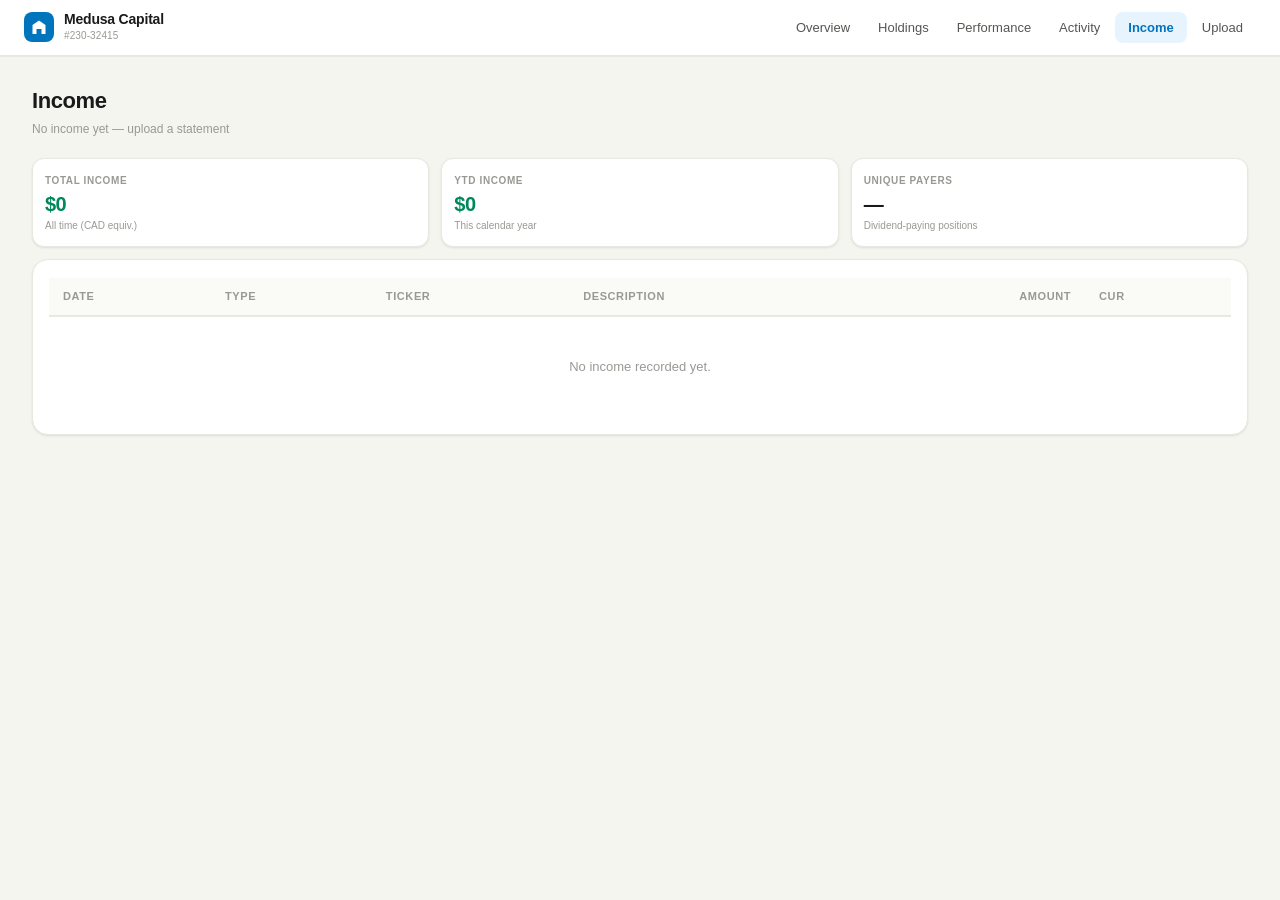
==== commit 97ae0af8: "feat: upload manual entry fallback + nav updated across all pages" ====
--- a/income.html
+++ b/income.html
@@ -7,122 +7,67 @@
   <link rel="stylesheet" href="css/style.css">
 </head>
 <body>
-  <nav class="navbar">
-    <div class="nav-brand">
-      <div class="nav-logo"><svg viewBox="0 0 16 16" fill="#fff"><path d="M8 1.5L1.5 6v9h4v-5h5v5h4V6L8 1.5z"/></svg></div>
-      <div class="nav-brand-text">
-        <div class="nav-brand-name">Medusa Capital</div>
-        <div class="nav-brand-sub">#230-32415</div>
-      </div>
+<nav class="navbar">
+  <div class="nav-brand">
+    <div class="nav-logo"><svg viewBox="0 0 16 16" fill="#fff"><path d="M8 1.5L1.5 6v9h4v-5h5v5h4V6L8 1.5z"/></svg></div>
+    <div class="nav-brand-text"><div class="nav-brand-name">Medusa Capital</div><div class="nav-brand-sub">#230-32415</div></div>
+  </div>
+  <div class="nav-links">
+    <a href="index.html">Overview</a><a href="positions.html">Holdings</a>
+    <a href="performance.html">Performance</a><a href="transactions.html">Activity</a>
+    <a href="income.html" class="active">Income</a><a href="upload.html">Upload</a>
+  </div>
+  <button class="nav-hamburger" id="hamburger" aria-label="Menu"><span></span><span></span><span></span></button>
+</nav>
+<div class="nav-drawer" id="nav-drawer">
+  <a href="index.html">Overview</a><a href="positions.html">Holdings</a>
+  <a href="performance.html">Performance</a><a href="transactions.html">Activity</a>
+  <a href="income.html" class="active">Income</a><a href="upload.html">Upload</a>
+</div>
+<main class="container">
+  <div class="page-header"><div><h1>Income</h1><p class="subtitle" id="subtitle">Loading…</p></div></div>
+  <div class="kpi-grid" style="grid-template-columns:repeat(3,1fr)">
+    <div class="kpi-card"><div class="kpi-label">Total Income</div><div class="kpi-value positive" id="kpi-total">—</div><div class="kpi-sub">All time (CAD equiv.)</div></div>
+    <div class="kpi-card"><div class="kpi-label">YTD Income</div><div class="kpi-value positive" id="kpi-ytd">—</div><div class="kpi-sub">This calendar year</div></div>
+    <div class="kpi-card"><div class="kpi-label">Unique Payers</div><div class="kpi-value" id="kpi-payers">—</div><div class="kpi-sub">Dividend-paying positions</div></div>
+  </div>
+  <div class="card">
+    <div class="table-scroll">
+      <table><thead><tr><th>Date</th><th>Type</th><th>Ticker</th><th>Description</th><th class="num">Amount</th><th>Cur</th></tr></thead>
+      <tbody id="tbody"></tbody></table>
     </div>
-    <div class="nav-links">
-      <a href="index.html">Overview</a>
-      <a href="positions.html">Holdings</a>
-      <a href="transactions.html">Activity</a>
-      <a href="income.html" class="active">Income</a>
-      <a href="upload.html">Upload</a>
-    </div>
-    <button class="nav-hamburger" id="hamburger" aria-label="Menu"><span></span><span></span><span></span></button>
-  </nav>
-  <div class="nav-drawer" id="nav-drawer">
-    <a href="index.html">Overview</a>
-    <a href="positions.html">Holdings</a>
-    <a href="transactions.html">Activity</a>
-    <a href="income.html" class="active">Income</a>
-    <a href="upload.html">Upload</a>
   </div>
-
-  <main class="container">
-    <div class="page-header">
-      <div>
-        <h1>Income</h1>
-        <p class="subtitle" id="subtitle">Loading…</p>
-      </div>
-    </div>
-
-    <div class="kpi-grid" style="--kpi-cols:3">
-      <div class="kpi-card">
-        <div class="kpi-label">Total Income</div>
-        <div class="kpi-value positive" id="kpi-total">—</div>
-        <div class="kpi-sub">All time (CAD equiv.)</div>
-      </div>
-      <div class="kpi-card">
-        <div class="kpi-label">YTD Income</div>
-        <div class="kpi-value positive" id="kpi-ytd">—</div>
-        <div class="kpi-sub">This calendar year</div>
-      </div>
-      <div class="kpi-card">
-        <div class="kpi-label">Unique Payers</div>
-        <div class="kpi-value" id="kpi-payers">—</div>
-        <div class="kpi-sub">Dividend-paying positions</div>
-      </div>
-    </div>
-
-    <div class="card">
-      <div class="table-scroll">
-        <table>
-          <thead><tr>
-            <th>Date</th>
-            <th>Type</th>
-            <th>Ticker</th>
-            <th>Description</th>
-            <th class="num">Amount</th>
-            <th>Cur</th>
-          </tr></thead>
-          <tbody id="tbody"></tbody>
-        </table>
-      </div>
-    </div>
-  </main>
-
-  <nav class="bottom-nav">
-    <div class="bnav-items">
-      <a href="index.html" class="bnav-item"><div class="bnav-icon"><svg viewBox="0 0 20 20" fill="none"><path d="M3 9.5L10 3l7 6.5V17a1 1 0 01-1 1h-4v-4H8v4H4a1 1 0 01-1-1V9.5z" stroke="currentColor" stroke-width="1.5" stroke-linejoin="round"/></svg></div>Overview</a>
-      <a href="positions.html" class="bnav-item"><div class="bnav-icon"><svg viewBox="0 0 20 20" fill="none"><rect x="3" y="5" width="14" height="11" rx="2" stroke="currentColor" stroke-width="1.5"/><path d="M7 5V4a3 3 0 016 0v1" stroke="currentColor" stroke-width="1.5" stroke-linecap="round"/></svg></div>Holdings</a>
-      <a href="transactions.html" class="bnav-item"><div class="bnav-icon"><svg viewBox="0 0 20 20" fill="none"><path d="M3 13l4-4 3 3 4-5 3 3" stroke="currentColor" stroke-width="1.5" stroke-linecap="round" stroke-linejoin="round"/></svg></div>Activity</a>
-      <a href="income.html" class="bnav-item active"><div class="bnav-icon"><svg viewBox="0 0 20 20" fill="none"><circle cx="10" cy="10" r="7" stroke="currentColor" stroke-width="1.5"/><path d="M10 7v6M8 9h3a1 1 0 010 2H9a1 1 0 000 2h3" stroke="currentColor" stroke-width="1.5" stroke-linecap="round"/></svg></div>Income</a>
-      <a href="upload.html" class="bnav-item"><div class="bnav-icon"><svg viewBox="0 0 20 20" fill="none"><path d="M10 13V7m0 0L7 10m3-3l3 3" stroke="currentColor" stroke-width="1.5" stroke-linecap="round" stroke-linejoin="round"/><path d="M4 14v1a2 2 0 002 2h8a2 2 0 002-2v-1" stroke="currentColor" stroke-width="1.5" stroke-linecap="round"/></svg></div>Upload</a>
-    </div>
-  </nav>
-
-  <script src="js/config.js"></script>
-  <script src="js/data.js"></script>
-  <script src="js/charts.js"></script>
-  <script>
-    document.getElementById('hamburger').addEventListener('click', () => document.getElementById('nav-drawer').classList.toggle('open'));
-
-    async function init() {
-      const [income, snap] = await Promise.all([Data.income(), Data.latestSnapshot()]);
-      const rate = snap?.fx_rate || 1.36;
-      const toCAD = i => i.currency === 'CAD' ? i.amount : i.amount * rate;
-
-      document.getElementById('subtitle').textContent = income.length ? income.length + ' payments recorded' : 'No income recorded yet';
-
-      const total = income.reduce((s, i) => s + toCAD(i), 0);
-      document.getElementById('kpi-total').textContent = formatCAD(total);
-
-      const yr = new Date().getFullYear().toString();
-      const ytd = income.filter(i => i.date?.startsWith(yr)).reduce((s, i) => s + toCAD(i), 0);
-      document.getElementById('kpi-ytd').textContent = formatCAD(ytd);
-
-      document.getElementById('kpi-payers').textContent = new Set(income.map(i => i.ticker).filter(Boolean)).size || '—';
-
-      const tbody = document.getElementById('tbody');
-      if (!income.length) {
-        tbody.innerHTML = '<tr><td colspan="6" class="empty">No income recorded. Upload a statement with dividend history.</td></tr>';
-        return;
-      }
-      tbody.innerHTML = income.map(i => `
-        <tr>
-          <td style="color:var(--text-muted);font-size:12px">${formatDate(i.date)}</td>
-          <td><span class="badge badge-purple">${i.type || 'dividend'}</span></td>
-          <td>${i.ticker ? `<span class="ticker-badge">${i.ticker}</span>` : '—'}</td>
-          <td class="desc" style="color:var(--text-secondary)">${i.description || ''}</td>
-          <td class="num positive">${i.currency === 'CAD' ? formatCAD(i.amount) : formatUSD(i.amount)}</td>
-          <td><span class="currency-tag ${i.currency}">${i.currency}</span></td>
-        </tr>`).join('');
-    }
-    init();
-  </script>
-</body>
-</html>
+</main>
+<nav class="bottom-nav"><div class="bnav-items">
+  <a href="index.html" class="bnav-item"><div class="bnav-icon"><svg viewBox="0 0 20 20" fill="none"><path d="M3 9.5L10 3l7 6.5V17a1 1 0 01-1 1h-4v-4H8v4H4a1 1 0 01-1-1V9.5z" stroke="currentColor" stroke-width="1.5" stroke-linejoin="round"/></svg></div>Overview</a>
+  <a href="positions.html" class="bnav-item"><div class="bnav-icon"><svg viewBox="0 0 20 20" fill="none"><rect x="3" y="5" width="14" height="11" rx="2" stroke="currentColor" stroke-width="1.5"/><path d="M7 5V4a3 3 0 016 0v1" stroke="currentColor" stroke-width="1.5" stroke-linecap="round"/></svg></div>Holdings</a>
+  <a href="performance.html" class="bnav-item"><div class="bnav-icon"><svg viewBox="0 0 20 20" fill="none"><path d="M3 15l5-6 3 3 4-6 3 4" stroke="currentColor" stroke-width="1.5" stroke-linecap="round" stroke-linejoin="round"/></svg></div>Perf.</a>
+  <a href="income.html" class="bnav-item active"><div class="bnav-icon"><svg viewBox="0 0 20 20" fill="none"><circle cx="10" cy="10" r="7" stroke="currentColor" stroke-width="1.5"/><path d="M10 7v6M8 9h3a1 1 0 010 2H9a1 1 0 000 2h3" stroke="currentColor" stroke-width="1.5" stroke-linecap="round"/></svg></div>Income</a>
+  <a href="upload.html" class="bnav-item"><div class="bnav-icon"><svg viewBox="0 0 20 20" fill="none"><path d="M10 13V7m0 0L7 10m3-3l3 3" stroke="currentColor" stroke-width="1.5" stroke-linecap="round" stroke-linejoin="round"/><path d="M4 14v1a2 2 0 002 2h8a2 2 0 002-2v-1" stroke="currentColor" stroke-width="1.5" stroke-linecap="round"/></svg></div>Upload</a>
+</div></nav>
+<script src="js/config.js"></script><script src="js/data.js"></script><script src="js/charts.js"></script>
+<script>
+document.getElementById('hamburger').addEventListener('click', () => document.getElementById('nav-drawer').classList.toggle('open'));
+async function init() {
+  const [income, snap] = await Promise.all([Data.income(), Data.latestSnapshot()]);
+  const rate = snap?.fx_rate || 1.36;
+  const toCAD = i => i.currency === 'CAD' ? i.amount : i.amount * rate;
+  document.getElementById('subtitle').textContent = income.length ? income.length + ' payments recorded' : 'No income yet — upload a statement';
+  document.getElementById('kpi-total').textContent = formatCAD(income.reduce((s,i) => s+toCAD(i), 0));
+  const yr = new Date().getFullYear().toString();
+  document.getElementById('kpi-ytd').textContent = formatCAD(income.filter(i=>i.date?.startsWith(yr)).reduce((s,i)=>s+toCAD(i),0));
+  document.getElementById('kpi-payers').textContent = new Set(income.map(i=>i.ticker).filter(Boolean)).size || '—';
+  const tbody = document.getElementById('tbody');
+  if (!income.length) { tbody.innerHTML = '<tr><td colspan="6" class="empty">No income recorded yet.</td></tr>'; return; }
+  tbody.innerHTML = income.map(i => `<tr>
+    <td style="color:var(--text-muted);font-size:12px">${formatDate(i.date)}</td>
+    <td><span class="badge badge-purple">${i.type||'dividend'}</span></td>
+    <td>${i.ticker?`<span class="ticker-badge">${i.ticker}</span>`:'—'}</td>
+    <td class="desc" style="color:var(--text-secondary)">${i.description||''}</td>
+    <td class="num positive">${i.currency==='CAD'?formatCAD(i.amount):formatUSD(i.amount)}</td>
+    <td><span class="currency-tag ${i.currency}">${i.currency}</span></td>
+  </tr>`).join('');
+}
+init();
+</script>
+</body></html>
